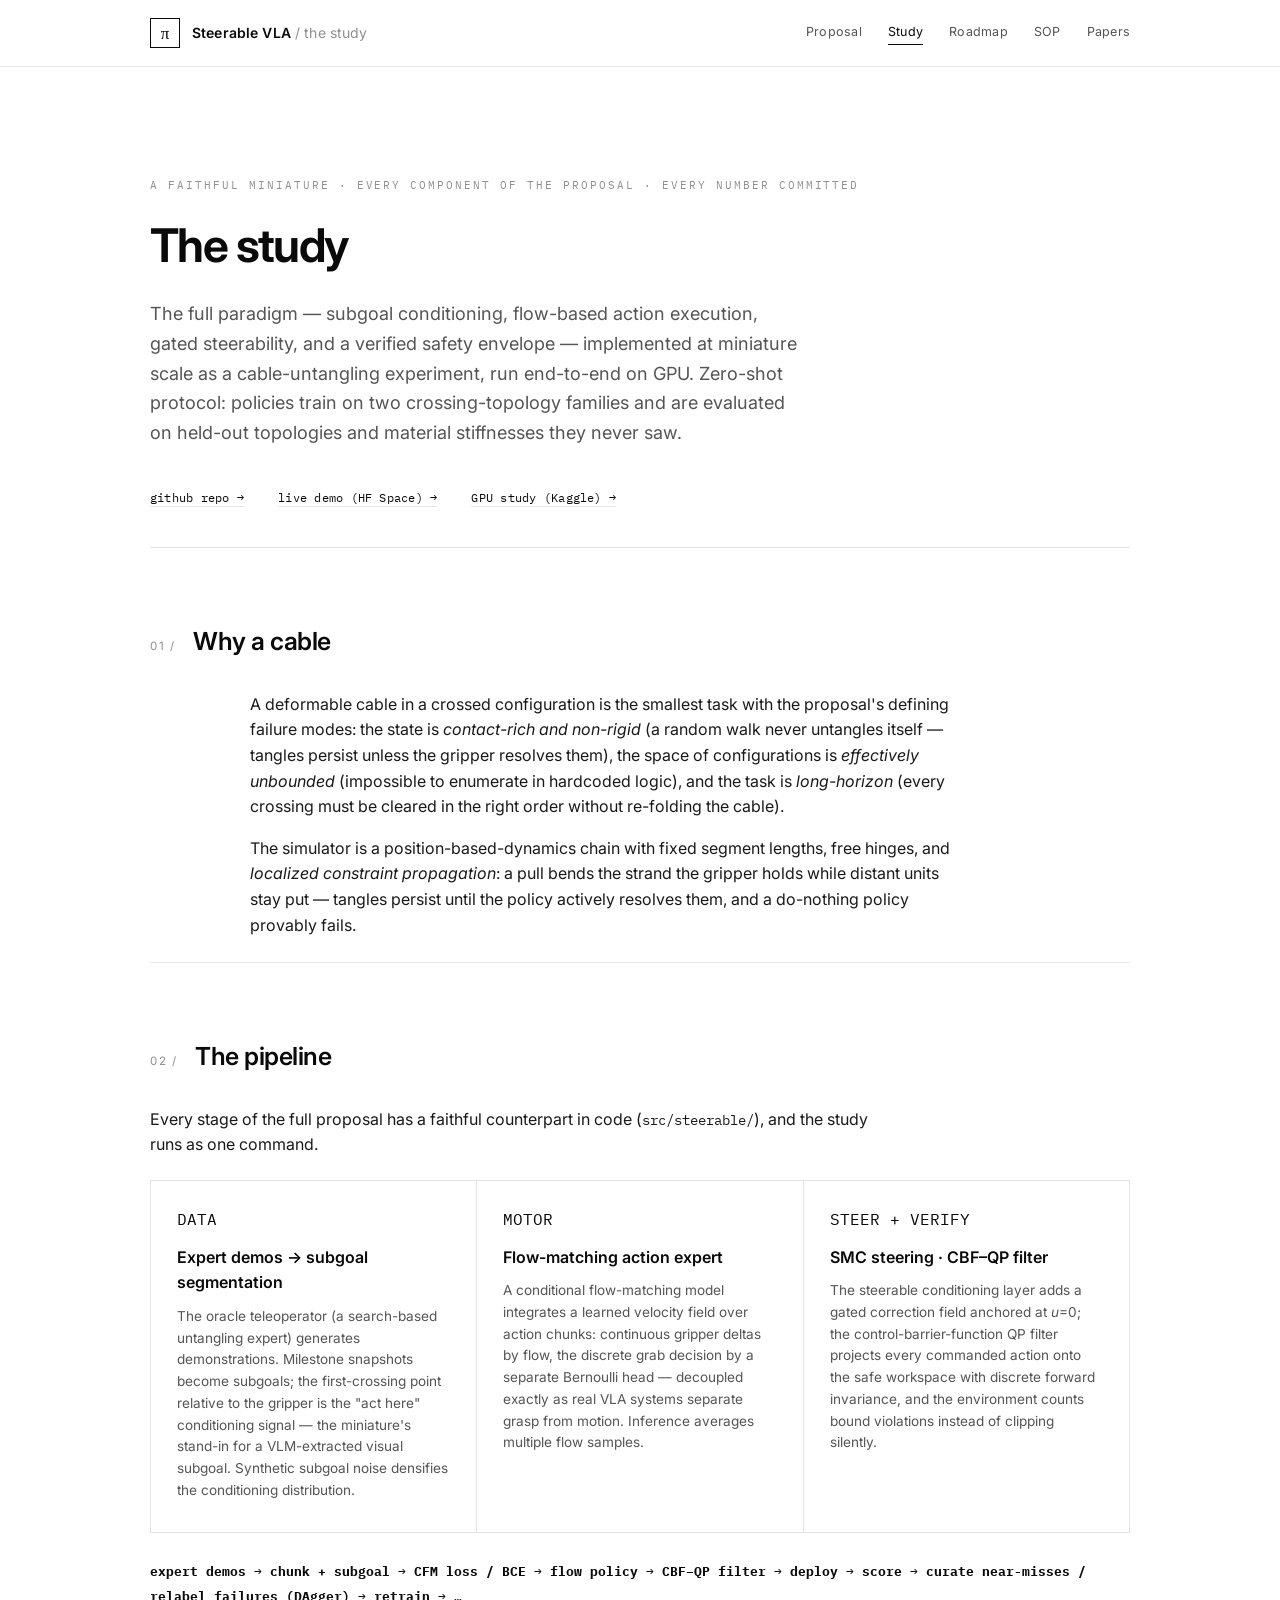
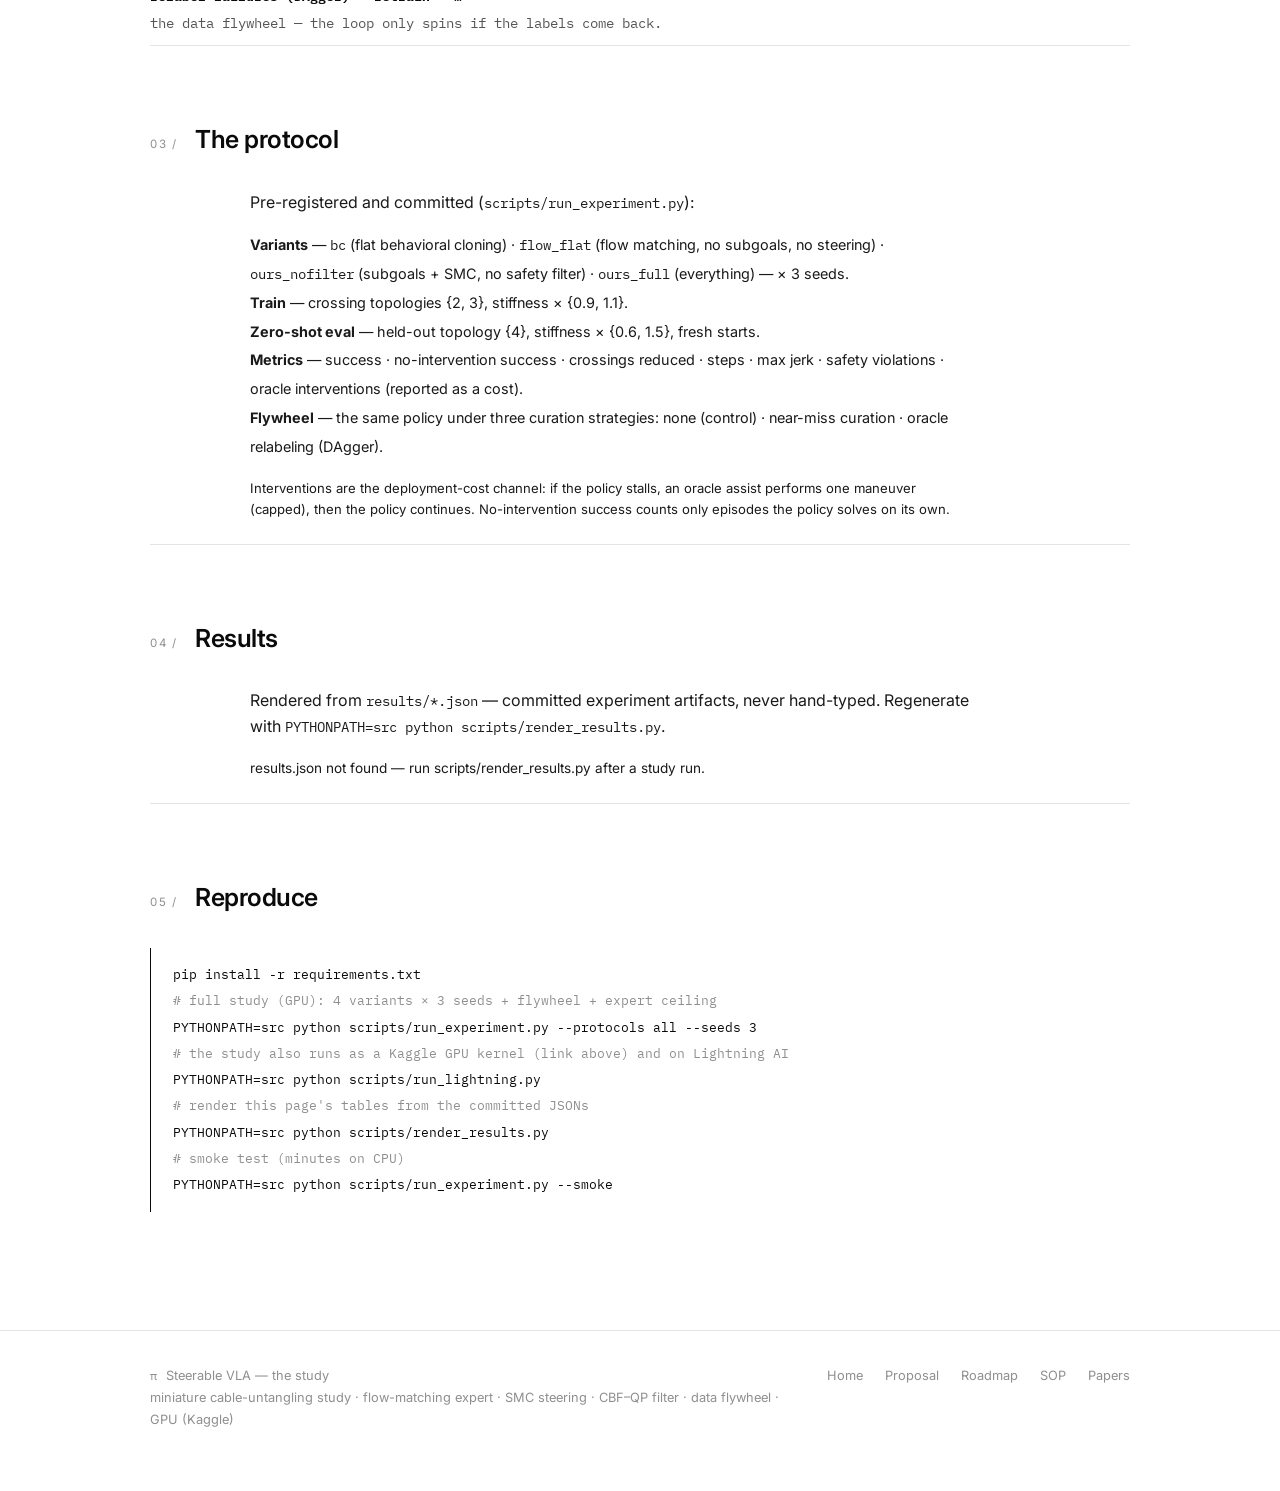
==== docs/study.html @ b71d7f4d "Steerable VLA: proposal, manuscripts, and end-to-end GPU study Full research package for composition" ====
<!DOCTYPE html>
<html lang="en">
<head>
<meta charset="utf-8">
<meta name="viewport" content="width=device-width, initial-scale=1">
<meta name="description" content="The Steerable VLA miniature study — a complete, reproducible cable-untangling experiment: expert demos, flow-matching action expert, steerable conditioning, CBF–QP safety filter, and a data flywheel, run on GPU via Kaggle.">
<title>π · Study — Steerable VLA</title>
<link rel="preconnect" href="https://fonts.googleapis.com">
<link rel="preconnect" href="https://fonts.gstatic.com" crossorigin>
<link href="https://fonts.googleapis.com/css2?family=IBM+Plex+Mono:wght@300;400;500;600&family=Inter:wght@300;400;500;600;650;700&display=swap" rel="stylesheet">
<link rel="stylesheet" href="css/styles.css">
<style>
  .stack { display: grid; grid-template-columns: repeat(3, 1fr); gap: 1px; background: var(--hairline); border: 1px solid var(--hairline); margin-top: 10px; }
  .stack-item { background: var(--paper); padding: 26px 26px 30px; }
  .stack-item .tag { display: inline-block; margin-bottom: 12px; }
  .stack-item h3 { font-size: 1rem; font-weight: 600; margin-bottom: 10px; }
  .stack-item p { font-size: 0.85rem; color: var(--muted); line-height: 1.6; }
  .pipeline { font-family: 'IBM Plex Mono', monospace; font-size: 0.8rem; line-height: 2.0; }
  .pipeline b { color: var(--ink); }
  .metric-grid { display: grid; grid-template-columns: repeat(4, 1fr); gap: 1px; background: var(--hairline); border: 1px solid var(--hairline); margin: 14px 0 6px; }
  .metric { background: var(--paper); padding: 22px 24px; }
  .metric .m-val { font-size: 1.5rem; font-weight: 600; letter-spacing: -0.01em; }
  .metric .m-name { font-size: 0.72rem; letter-spacing: 0.14em; color: var(--faint); margin-top: 6px; text-transform: uppercase; }
  .dim { color: var(--muted); font-size: 0.85rem; }
  @media (max-width: 820px) { .stack, .metric-grid { grid-template-columns: 1fr; } }
</style>
</head>
<body>

<header>
  <div class="header-inner">
    <a class="brand" href="index.html">
      <span class="pi-mark">π</span>
      <span class="brand-name">Steerable VLA <span>/ the study</span></span>
    </a>
    <nav>
      <a href="proposal.html">Proposal</a>
      <a href="study.html" class="active">Study</a>
      <a href="roadmap.html">Roadmap</a>
      <a href="sop.html">SOP</a>
      <a href="papers.html">Papers</a>
    </nav>
  </div>
</header>

<div class="container">

  <section class="hero" style="padding-bottom:40px;">
    <div class="kicker">A faithful miniature · every component of the proposal · every number committed</div>
    <h1 class="display" style="font-size:clamp(1.9rem,4vw,2.9rem);">The study</h1>
    <p class="lede" style="max-width:660px;">
      The full paradigm — subgoal conditioning, flow-based action execution, gated
      steerability, and a verified safety envelope — implemented at miniature scale as a
      cable-untangling experiment, run end-to-end on GPU. Zero-shot protocol: policies train
      on two crossing-topology families and are evaluated on held-out topologies and
      material stiffnesses they never saw.
    </p>
    <div class="hero-links">
      <span class="mono"><a class="mono-link" href="https://github.com/sehajr-singhs/steerable-vla">github repo →</a></span>
      <span class="mono"><a class="mono-link" href="https://huggingface.co/spaces/sehajr-singhs/steerable-vla-demo">live demo (HF Space) →</a></span>
      <span class="mono"><a class="mono-link" href="https://www.kaggle.com/sehajrsingh/steerable-vla-gpu-study">GPU study (Kaggle) →</a></span>
    </div>
  </section>

  <section class="block">
    <div class="sec-head">
      <span class="sec-num">01 /</span>
      <h2 class="sec-title">Why a cable</h2>
    </div>
    <div class="narrow">
      <p class="body">
        A deformable cable in a crossed configuration is the smallest task with the
        proposal's defining failure modes: the state is <em>contact-rich and non-rigid</em>
        (a random walk never untangles itself — tangles persist unless the gripper resolves
        them), the space of configurations is <em>effectively unbounded</em> (impossible to
        enumerate in hardcoded logic), and the task is <em>long-horizon</em> (every crossing
        must be cleared in the right order without re-folding the cable).
      </p>
      <p class="body">
        The simulator is a position-based-dynamics chain with fixed segment lengths, free
        hinges, and <em>localized constraint propagation</em>: a pull bends the strand the
        gripper holds while distant units stay put — tangles persist until the policy
        actively resolves them, and a do-nothing policy provably fails.
      </p>
    </div>
  </section>

  <section class="block">
    <div class="sec-head">
      <span class="sec-num">02 /</span>
      <h2 class="sec-title">The pipeline</h2>
    </div>
    <p class="body" style="margin-bottom:22px;">
      Every stage of the full proposal has a faithful counterpart in code
      (<span class="mono" style="font-size:0.85em;">src/steerable/</span>), and the study
      runs as one command.
    </p>
    <div class="stack">
      <div class="stack-item">
        <span class="tag">DATA</span>
        <h3>Expert demos → subgoal segmentation</h3>
        <p>
          The oracle teleoperator (a search-based untangling expert) generates
          demonstrations. Milestone snapshots become subgoals; the first-crossing point
          relative to the gripper is the "act here" conditioning signal — the miniature's
          stand-in for a VLM-extracted visual subgoal. Synthetic subgoal noise densifies the
          conditioning distribution.
        </p>
      </div>
      <div class="stack-item">
        <span class="tag">MOTOR</span>
        <h3>Flow-matching action expert</h3>
        <p>
          A conditional flow-matching model integrates a learned velocity field over action
          chunks: continuous gripper deltas by flow, the discrete grab decision by a separate
          Bernoulli head — decoupled exactly as real VLA systems separate grasp from motion.
          Inference averages multiple flow samples.
        </p>
      </div>
      <div class="stack-item">
        <span class="tag">STEER + VERIFY</span>
        <h3>SMC steering · CBF–QP filter</h3>
        <p>
          The steerable conditioning layer adds a gated correction field anchored at
          <em>u</em>=0; the control-barrier-function QP filter projects every commanded
          action onto the safe workspace with discrete forward invariance, and the
          environment counts bound violations instead of clipping silently.
        </p>
      </div>
    </div>
    <div class="pipeline" style="margin-top:26px;">
      <b>expert demos</b> → <b>chunk + subgoal</b> → <b>CFM loss / BCE</b> → <b>flow policy</b>
      → <b>CBF–QP filter</b> → <b>deploy</b> → <b>score</b> → <b>curate near-misses /
      relabel failures (DAgger)</b> → <b>retrain</b> → …
      <br><span class="dim">the data flywheel — the loop only spins if the labels come back.</span>
    </div>
  </section>

  <section class="block">
    <div class="sec-head">
      <span class="sec-num">03 /</span>
      <h2 class="sec-title">The protocol</h2>
    </div>
    <div class="narrow">
      <p class="body">
        Pre-registered and committed (<span class="mono" style="font-size:0.85em;">scripts/run_experiment.py</span>):
      </p>
      <p class="body" style="font-size:0.9rem; line-height:2.0;">
        <b>Variants</b> — <span class="mono">bc</span> (flat behavioral cloning) ·
        <span class="mono">flow_flat</span> (flow matching, no subgoals, no steering) ·
        <span class="mono">ours_nofilter</span> (subgoals + SMC, no safety filter) ·
        <span class="mono">ours_full</span> (everything) — × 3 seeds.<br>
        <b>Train</b> — crossing topologies {2, 3}, stiffness × {0.9, 1.1}.<br>
        <b>Zero-shot eval</b> — held-out topology {4}, stiffness × {0.6, 1.5}, fresh starts.<br>
        <b>Metrics</b> — success · no-intervention success · crossings reduced · steps ·
        max jerk · safety violations · oracle interventions (reported as a cost).<br>
        <b>Flywheel</b> — the same policy under three curation strategies: none
        (control) · near-miss curation · oracle relabeling (DAgger).
      </p>
      <p class="body dim" style="font-size:0.82rem;">
        Interventions are the deployment-cost channel: if the policy stalls, an oracle
        assist performs one maneuver (capped), then the policy continues. No-intervention
        success counts only episodes the policy solves on its own.
      </p>
    </div>
  </section>

  <section class="block">
    <div class="sec-head">
      <span class="sec-num">04 /</span>
      <h2 class="sec-title">Results</h2>
    </div>
    <div class="narrow">
      <p class="body" style="margin-bottom:18px;">
        Rendered from <span class="mono" style="font-size:0.85em;">results/*.json</span> —
        committed experiment artifacts, never hand-typed. Regenerate with
        <span class="mono" style="font-size:0.85em;">PYTHONPATH=src python scripts/render_results.py</span>.
      </p>
      <div id="study-results">
        <p class="body dim">Loading committed results …</p>
      </div>
      <p class="table-note" id="study-note"></p>
    </div>
  </section>

  <section class="block">
    <div class="sec-head">
      <span class="sec-num">05 /</span>
      <h2 class="sec-title">Reproduce</h2>
    </div>
    <div class="eq" style="font-family:'IBM Plex Mono',monospace; font-size:0.82rem; line-height:2.0;">
      pip install -r requirements.txt<br>
      <span style="color:var(--faint);"># full study (GPU): 4 variants × 3 seeds + flywheel + expert ceiling</span><br>
      PYTHONPATH=src python scripts/run_experiment.py --protocols all --seeds 3<br>
      <span style="color:var(--faint);"># the study also runs as a Kaggle GPU kernel (link above) and on Lightning AI</span><br>
      PYTHONPATH=src python scripts/run_lightning.py<br>
      <span style="color:var(--faint);"># render this page's tables from the committed JSONs</span><br>
      PYTHONPATH=src python scripts/render_results.py<br>
      <span style="color:var(--faint);"># smoke test (minutes on CPU)</span><br>
      PYTHONPATH=src python scripts/run_experiment.py --smoke
    </div>
  </section>

</div>

<footer>
  <div class="foot-inner">
    <div>
      <span class="mono">π</span>&nbsp;&nbsp;Steerable VLA — the study<br>
      miniature cable-untangling study · flow-matching expert · SMC steering · CBF–QP filter · data flywheel · GPU (Kaggle)
    </div>
    <div class="foot-links">
      <a href="index.html">Home</a>
      <a href="proposal.html">Proposal</a>
      <a href="roadmap.html">Roadmap</a>
      <a href="sop.html">SOP</a>
      <a href="papers.html">Papers</a>
    </div>
  </div>
</footer>

<script>
// results.json is generated from results/*.json by scripts/render_results.py
fetch('results.json').then(r => r.json()).then(d => {
  const el = document.getElementById('study-results');
  if (!d || !d.main || !d.main.length) {
    el.innerHTML = '<p class="body dim">The committed study run is in flight — results.json will render here the moment the GPU run lands and render_results.py runs.</p>';
    return;
  }
  const vname = {bc:'BC (flat MLP)', flow_flat:'Flow (no subgoals)', ours_nofilter:'Ours − safety filter', ours_full:'Ours (full)'};
  let h = '<div class="tablescroll"><table><thead><tr>' +
    '<th>variant</th><th>success</th><th>no-interv.</th><th>crossings↓</th><th>steps</th>' +
    '<th>max jerk</th><th>violations</th><th>interventions</th></tr></thead><tbody>';
  d.main.forEach(r => {
    h += '<tr><td><b>' + (vname[r.variant] || r.variant) + '</b></td>' +
      '<td>' + r.success + '</td><td><b>' + r.ni_success + '</b></td>' +
      '<td>' + r.crossings_reduced + '</td><td>' + r.steps + '</td>' +
      '<td>' + r.jerk + '</td><td>' + r.violations + '</td>' +
      '<td>' + r.interventions + '</td></tr>';
  });
  h += '</tbody></table></div>';
  if (d.expert) {
    h += '<p class="body" style="margin-top:20px;"><b>Expert ceiling</b> (the oracle the policies imitate): train ' +
      d.expert.train + ' · held-out ' + d.expert.held + '.</p>';
  }
  if (d.flywheel) {
    h += '<p class="body" style="margin-top:14px;"><b>Data flywheel</b> — deployment success per iteration:</p>';
    h += '<div class="tablescroll"><table><thead><tr><th>strategy</th>';
    const n = Math.max(...Object.values(d.flywheel).map(x => x.curve.length));
    for (let i = 0; i < n; i++) h += '<th>iter ' + i + '</th>';
    h += '</tr></thead><tbody>';
    const fname = {none:'none (control)', near_miss:'near-miss curation', relabel:'oracle relabel (DAgger)'};
    for (const s of ['none','near_miss','relabel']) {
      if (!d.flywheel[s]) continue;
      h += '<tr><td>' + (fname[s] || s) + '</td>';
      d.flywheel[s].curve.forEach(c => h += '<td>' + c + '</td>');
      for (let i = d.flywheel[s].curve.length; i < n; i++) h += '<td>—</td>';
      h += '</tr>';
    }
    h += '</tbody></table></div>';
  }
  el.innerHTML = h;
  document.getElementById('study-note').textContent =
    'mean over seeds · held-out topology {4} · stiffness {0.6, 1.5} · n=' +
    (d.main && d.main[0] ? d.main[0].n : '—') + ' episodes per variant-seed';
}).catch(() => {
  document.getElementById('study-results').innerHTML =
    '<p class="body dim">results.json not found — run scripts/render_results.py after a study run.</p>';
});
</script>

</body>
</html>
---- docs/css/styles.css ----
/* ============================================================
   Steerable VLA — site styles
   Stark monochrome, heavy whitespace, academic legibility.
   ============================================================ */

:root {
  --ink: #0a0a0a;
  --charcoal: #1a1a1a;
  --muted: #555555;
  --faint: #8f8f8f;
  --hairline: #e4e4e4;
  --paper: #ffffff;
}

* { box-sizing: border-box; margin: 0; padding: 0; }

html { background: var(--paper); }

body {
  font-family: "Inter", -apple-system, BlinkMacSystemFont, "Segoe UI",
    Helvetica, Arial, sans-serif;
  color: var(--ink);
  background: var(--paper);
  -webkit-font-smoothing: antialiased;
  text-rendering: optimizeLegibility;
  font-size: 16px;
  line-height: 1.6;
}

.mono, .kicker, .nav, .foot, .eqlabel, .tag, code, .num {
  font-family: "IBM Plex Mono", ui-monospace, SFMono-Regular, Menlo,
    Consolas, monospace;
}

a { color: var(--ink); text-decoration: none; }
a:hover { text-decoration: underline; text-underline-offset: 3px; }
a.mono-link { border-bottom: 1px solid var(--hairline); padding-bottom: 1px; }
a.mono-link:hover { border-color: var(--ink); text-decoration: none; }

.container { max-width: 1060px; margin: 0 auto; padding: 0 40px; }
.narrow { max-width: 780px; margin: 0 auto; }

/* ---------- header ---------- */

header {
  border-bottom: 1px solid var(--hairline);
}
.header-inner {
  max-width: 1060px; margin: 0 auto; padding: 18px 40px;
  display: flex; align-items: center; justify-content: space-between;
}
.brand { display: flex; align-items: center; gap: 12px; }
.pi-mark {
  width: 30px; height: 30px; border: 1.5px solid var(--ink);
  display: grid; place-items: center;
  font-size: 17px; font-weight: 400; line-height: 1;
  font-family: Georgia, "Times New Roman", serif;
}
.brand-name { font-size: 14px; font-weight: 600; letter-spacing: 0.01em; }
.brand-name span { color: var(--faint); font-weight: 400; }
nav { display: flex; gap: 26px; }
nav a {
  font-size: 12.5px; color: var(--muted); letter-spacing: 0.02em;
}
nav a:hover { color: var(--ink); text-decoration: none; }
nav a.active { color: var(--ink); border-bottom: 1px solid var(--ink); padding-bottom: 2px; }

/* ---------- hero ---------- */

.hero { padding: 110px 0 84px; }
.kicker {
  font-size: 11px; letter-spacing: 0.18em; text-transform: uppercase;
  color: var(--faint); margin-bottom: 26px;
}
.display {
  font-size: clamp(2.3rem, 5.2vw, 3.9rem);
  font-weight: 650; letter-spacing: -0.035em; line-height: 1.04;
  max-width: 900px; text-wrap: balance;
}
.lede {
  margin-top: 30px; font-size: 1.13rem; line-height: 1.65;
  color: var(--muted); max-width: 680px;
}
.lede strong { color: var(--ink); font-weight: 600; }
.hero-links {
  margin-top: 40px; display: flex; flex-wrap: wrap; gap: 8px 34px;
  font-size: 12.5px; color: var(--muted);
}
.hero-links .mono { font-size: 12px; letter-spacing: 0.02em; }

/* ---------- sections ---------- */

section.block { padding: 74px 0 8px; border-top: 1px solid var(--hairline); }
section.block:first-of-type { border-top: none; }
.sec-head { display: flex; align-items: baseline; gap: 18px; margin-bottom: 30px; }
.sec-num { font-size: 11.5px; color: var(--faint); letter-spacing: 0.14em; }
h2.sec-title { font-size: 1.55rem; font-weight: 600; letter-spacing: -0.02em; }
h3.sub { font-size: 1.02rem; font-weight: 600; letter-spacing: -0.01em; margin: 34px 0 12px; }
p.body { color: var(--charcoal); max-width: 720px; margin-bottom: 16px; }
p.body .dim { color: var(--faint); }
ul.tight { list-style: none; max-width: 720px; }
ul.tight li {
  padding-left: 22px; position: relative; margin-bottom: 12px; color: var(--charcoal);
}
ul.tight li::before { content: "—"; position: absolute; left: 0; color: var(--faint); }

/* ---------- claims grid ---------- */

.claims { display: grid; grid-template-columns: repeat(3, 1fr); gap: 40px; margin-top: 10px; }
.claim .claim-num {
  font-size: 11px; letter-spacing: 0.16em; color: var(--faint);
  margin-bottom: 12px; display: block;
}
.claim h3 { font-size: 0.98rem; font-weight: 600; margin-bottom: 8px; line-height: 1.35; }
.claim p { font-size: 0.9rem; color: var(--muted); line-height: 1.55; }

/* ---------- figure ---------- */

figure { margin: 34px 0 6px; }
figure img { width: 100%; border: 1px solid var(--hairline); display: block; }
figcaption {
  margin-top: 12px; font-size: 0.8rem; color: var(--faint); line-height: 1.55;
  max-width: 780px;
}

/* ---------- equations ---------- */

.eq {
  margin: 20px 0; padding: 14px 22px; border-left: 1px solid var(--ink);
  font-size: 0.96rem; overflow-x: auto;
}
.eq .frac { display: inline-block; text-align: center; vertical-align: middle; margin: 0 3px; }
.eq .frac .top { display: block; border-bottom: 1px solid var(--ink); padding: 0 6px 2px; }
.eq .frac .bot { display: block; padding: 2px 6px 0; }
.eq .eqtag { float: right; color: var(--faint); font-size: 0.82rem; }

/* ---------- task cards ---------- */

.tasks { display: grid; grid-template-columns: repeat(3, 1fr); gap: 1px; background: var(--hairline); border: 1px solid var(--hairline); }
.task { background: var(--paper); padding: 30px 28px 34px; }
.task .task-letter {
  display: inline-block; font-size: 11px; letter-spacing: 0.16em;
  color: var(--faint); margin-bottom: 14px;
}
.task h3 { font-size: 1.02rem; font-weight: 600; margin-bottom: 10px; }
.task p { font-size: 0.86rem; color: var(--muted); line-height: 1.6; margin-bottom: 12px; }
.task .tag {
  font-size: 10px; letter-spacing: 0.08em; text-transform: uppercase;
  color: var(--muted); border: 1px solid var(--hairline); padding: 3px 8px;
  margin-right: 6px;
}

/* ---------- tables ---------- */

.tablescroll { overflow-x: auto; margin: 26px 0 10px; }
table { width: 100%; border-collapse: collapse; font-size: 0.88rem; }
th {
  text-align: left; font-weight: 600; font-size: 0.76rem;
  letter-spacing: 0.08em; text-transform: uppercase; color: var(--faint);
  border-top: 1.5px solid var(--ink); border-bottom: 1px solid var(--hairline);
  padding: 10px 14px 10px 0; white-space: nowrap;
}
td { padding: 12px 14px 12px 0; border-bottom: 1px solid var(--hairline); color: var(--charcoal); vertical-align: top; }
td.num { font-family: "IBM Plex Mono", monospace; font-size: 0.82rem; white-space: nowrap; }
tr:last-child td { border-bottom: none; }
.table-note { font-size: 0.78rem; color: var(--faint); margin-top: 10px; }

/* ---------- prose pages (proposal / roadmap / sop) ---------- */

article.prose h2.sec-title { margin-top: 60px; }
article.prose .sec-num { display: block; margin-bottom: 10px; }
article.prose p { max-width: 720px; color: var(--charcoal); margin-bottom: 16px; }
article.prose ul, article.prose ol { max-width: 700px; margin: 0 0 16px 22px; }
article.prose li { margin-bottom: 8px; }
article.prose blockquote {
  border-left: 1px solid var(--ink); padding: 4px 0 4px 22px; margin: 22px 0;
  color: var(--muted); font-size: 0.96rem; max-width: 700px;
}
article.prose .dim { color: var(--faint); }

.weeks { margin-top: 26px; }
.week { display: grid; grid-template-columns: 120px 1fr; gap: 24px; padding: 20px 0; border-bottom: 1px solid var(--hairline); }
.week .w-label { font-size: 11px; letter-spacing: 0.14em; color: var(--faint); padding-top: 3px; }
.week .w-title { font-weight: 600; font-size: 0.98rem; margin-bottom: 6px; }
.week .w-body { font-size: 0.88rem; color: var(--muted); line-height: 1.6; }

/* ---------- paper cards ---------- */

.papers { display: grid; grid-template-columns: 1fr 1fr; gap: 1px; background: var(--hairline); border: 1px solid var(--hairline); }
.paper { background: var(--paper); padding: 34px 32px 38px; }
.paper .paper-fmt { font-size: 11px; letter-spacing: 0.16em; color: var(--faint); display: block; margin-bottom: 14px; }
.paper h3 { font-size: 1.1rem; font-weight: 600; margin-bottom: 12px; line-height: 1.35; }
.paper p { font-size: 0.86rem; color: var(--muted); line-height: 1.6; margin-bottom: 16px; }
.paper .dl { font-size: 12px; }

/* ---------- footer ---------- */

footer { border-top: 1px solid var(--hairline); margin-top: 90px; }
.foot-inner {
  max-width: 1060px; margin: 0 auto; padding: 34px 40px 60px;
  display: flex; justify-content: space-between; align-items: flex-start;
  gap: 30px; font-size: 0.8rem; color: var(--faint); line-height: 1.7;
}
.foot-inner .mono { font-size: 11.5px; letter-spacing: 0.06em; }
.foot-links { display: flex; gap: 22px; }
.foot-links a { color: var(--faint); font-size: 0.8rem; }
.foot-links a:hover { color: var(--ink); }

/* ---------- responsive ---------- */

@media (max-width: 860px) {
  .container, .header-inner, .foot-inner { padding-left: 22px; padding-right: 22px; }
  .hero { padding: 70px 0 54px; }
  .claims, .tasks, .papers { grid-template-columns: 1fr; }
  .claims { gap: 26px; }
  .week { grid-template-columns: 1fr; gap: 6px; }
  nav { gap: 16px; }
  .display { font-size: 2rem; }
}
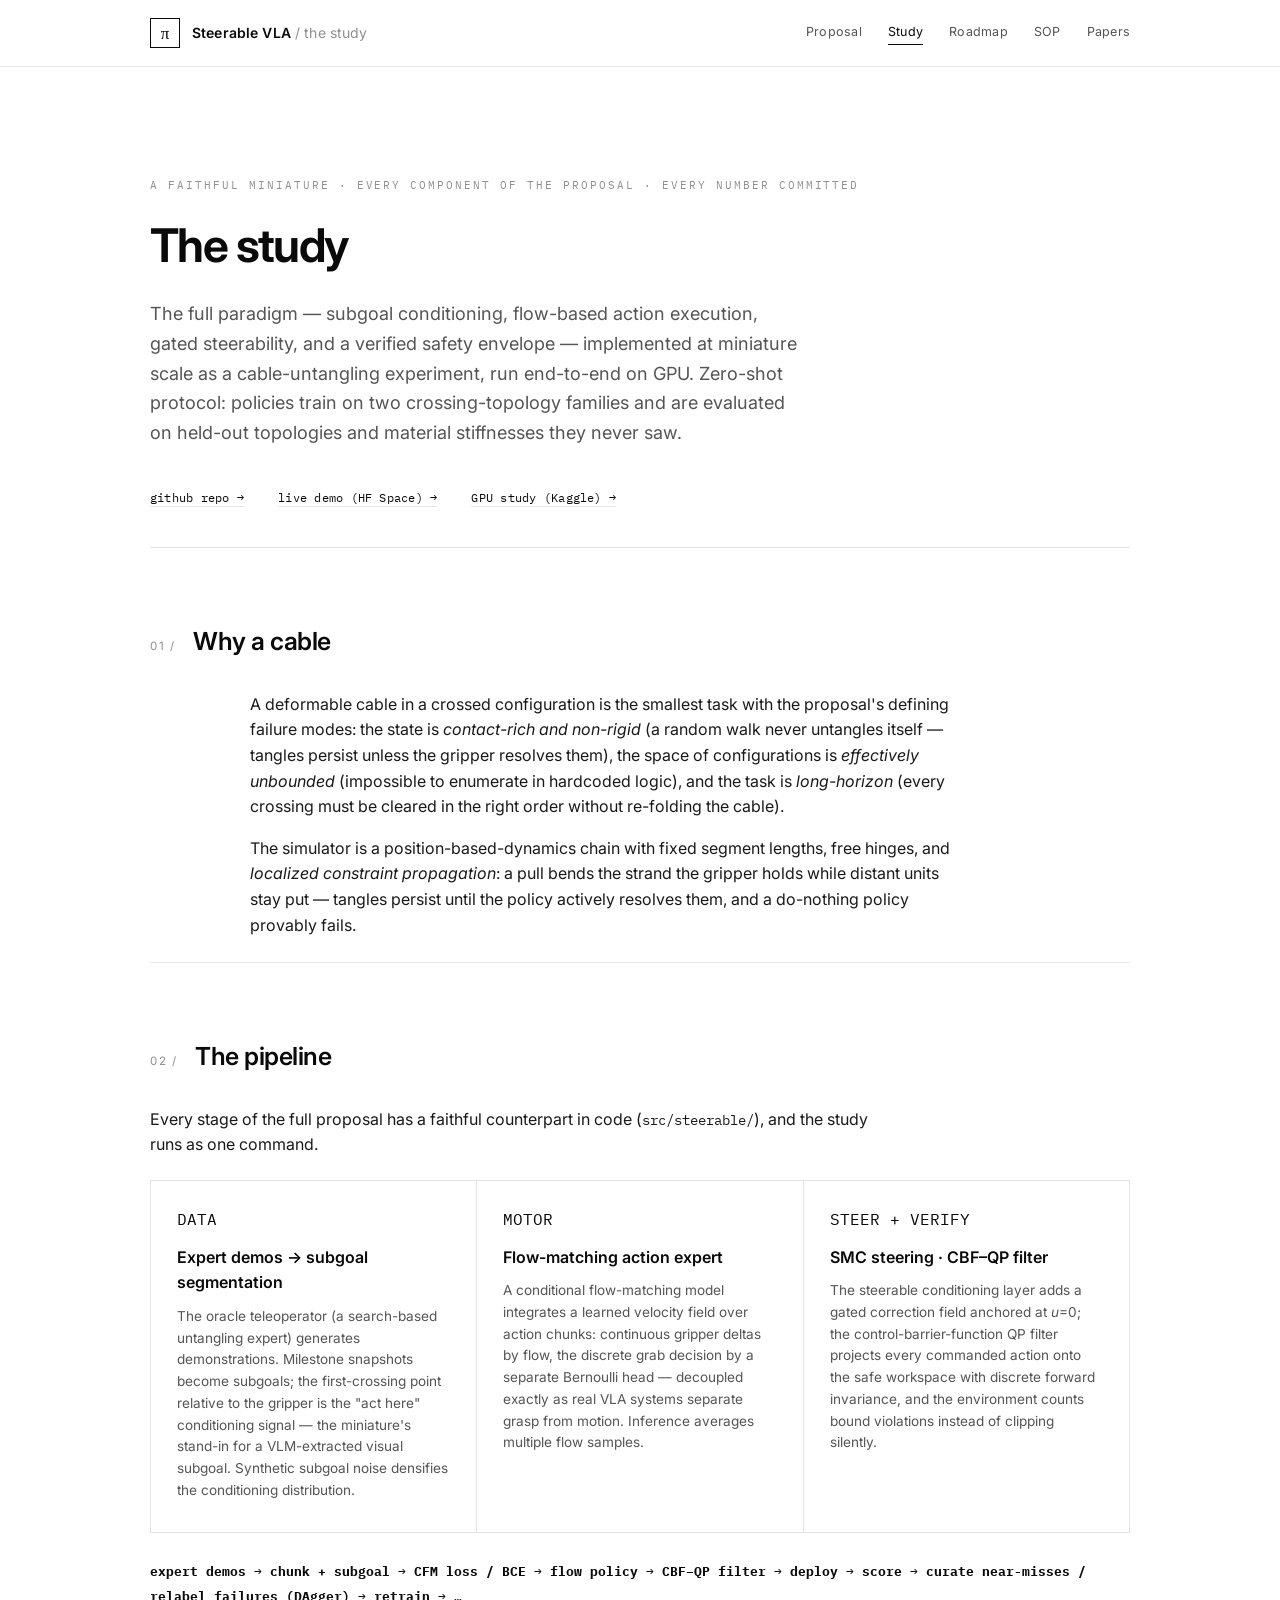
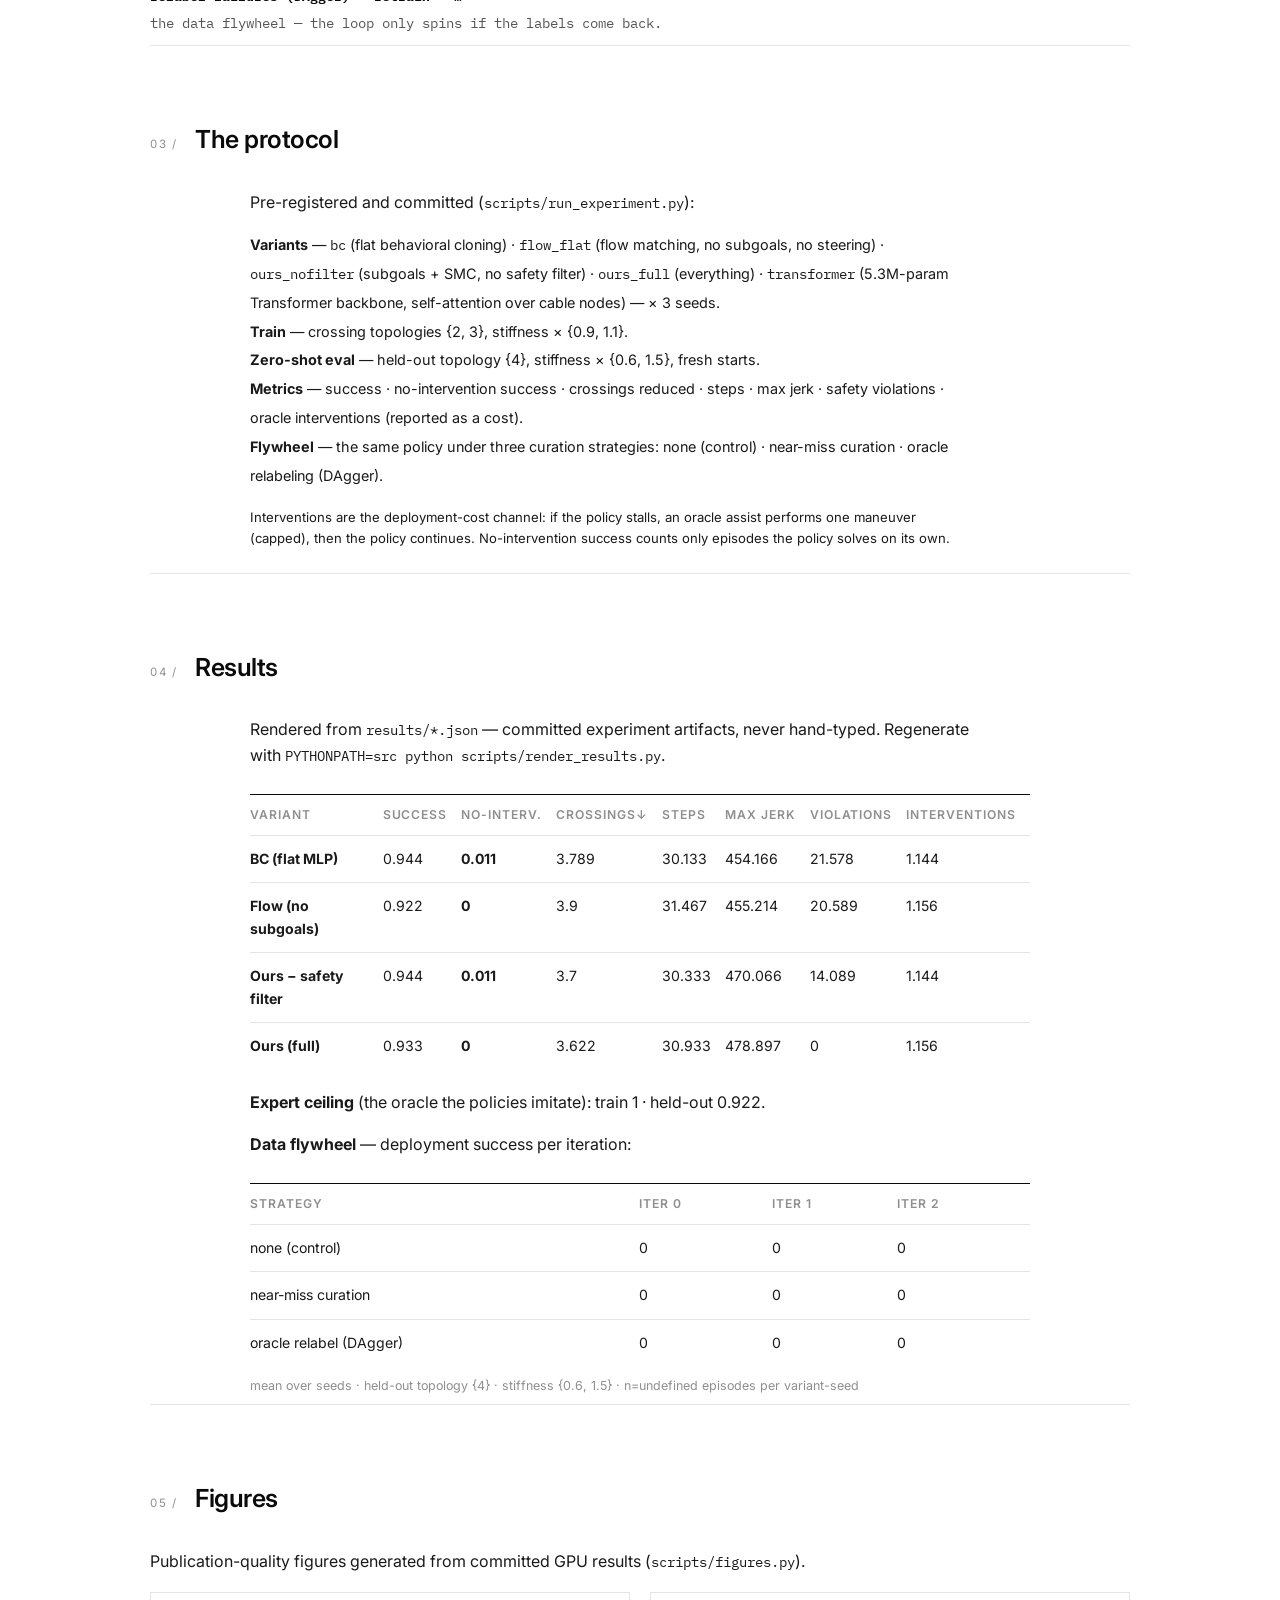
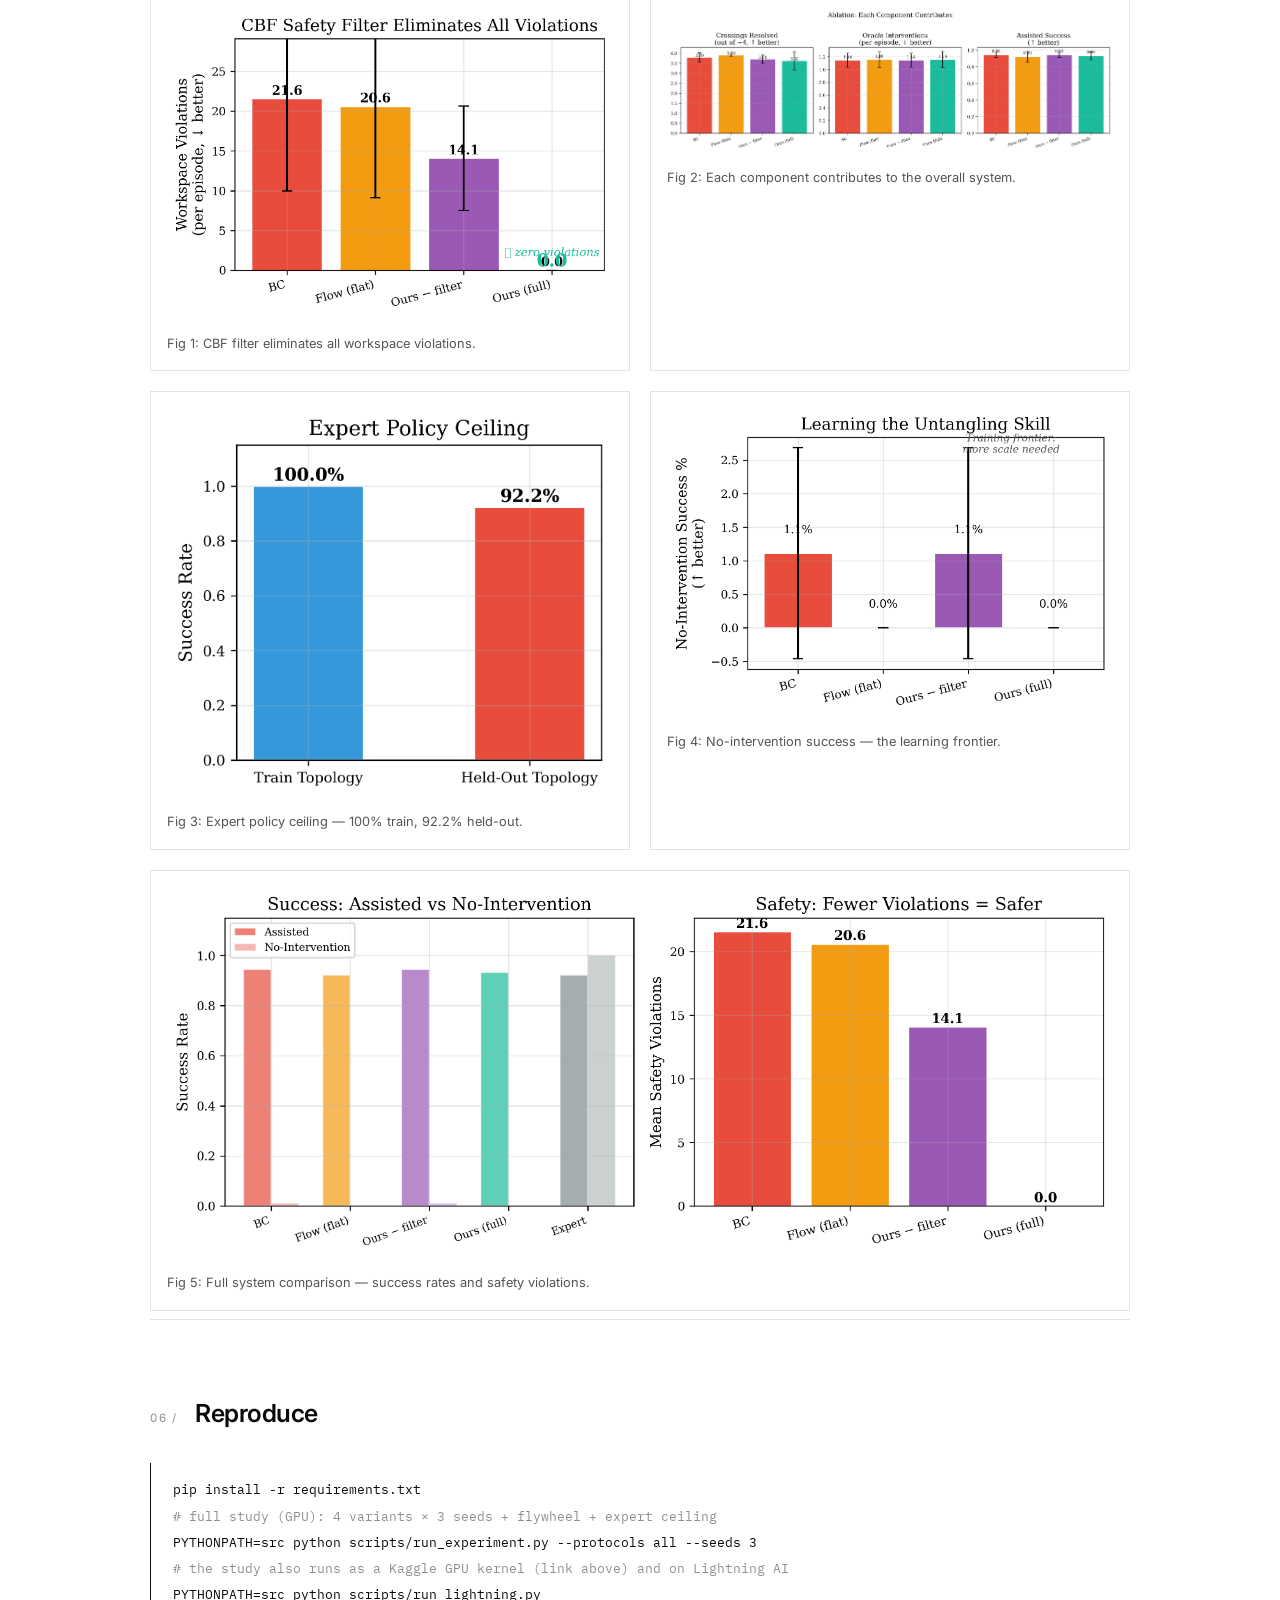
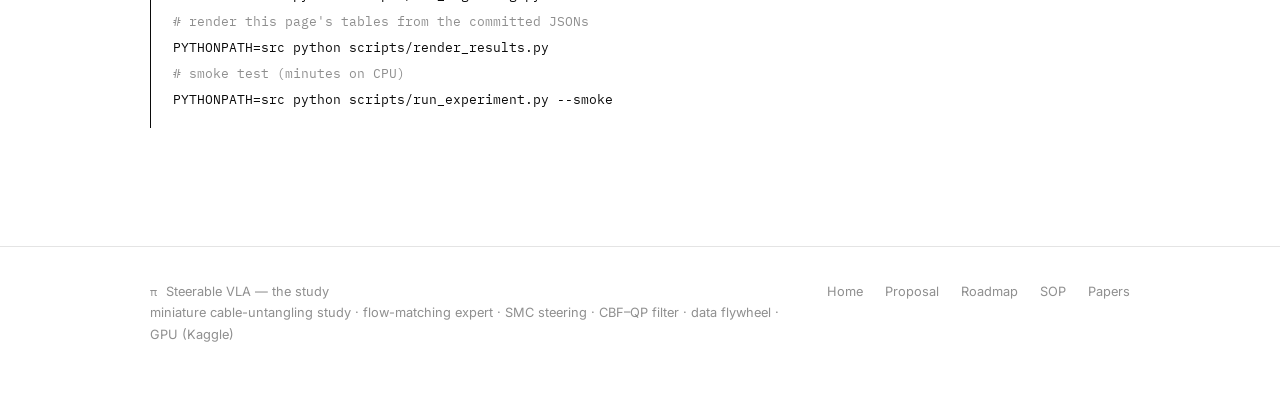
==== commit 91e3c0dc: "Add publication figures, Transformer backbone, and polish NMI paper - 5 publication-quality figures " ====
--- a/docs/study.html
+++ b/docs/study.html
@@ -149,7 +149,8 @@
         <b>Variants</b> — <span class="mono">bc</span> (flat behavioral cloning) ·
         <span class="mono">flow_flat</span> (flow matching, no subgoals, no steering) ·
         <span class="mono">ours_nofilter</span> (subgoals + SMC, no safety filter) ·
-        <span class="mono">ours_full</span> (everything) — × 3 seeds.<br>
+        <span class="mono">ours_full</span> (everything) ·
+        <span class="mono">transformer</span> (5.3M-param Transformer backbone, self-attention over cable nodes) — × 3 seeds.<br>
         <b>Train</b> — crossing topologies {2, 3}, stiffness × {0.9, 1.1}.<br>
         <b>Zero-shot eval</b> — held-out topology {4}, stiffness × {0.6, 1.5}, fresh starts.<br>
         <b>Metrics</b> — success · no-intervention success · crossings reduced · steps ·
@@ -186,6 +187,39 @@
   <section class="block">
     <div class="sec-head">
       <span class="sec-num">05 /</span>
+      <h2 class="sec-title">Figures</h2>
+    </div>
+    <p class="body" style="margin-bottom:18px;">
+      Publication-quality figures generated from committed GPU results
+      (<span class="mono" style="font-size:0.85em;">scripts/figures.py</span>).
+    </p>
+    <div style="display:grid;grid-template-columns:repeat(auto-fit,minmax(340px,1fr));gap:20px;">
+      <div style="background:var(--paper);border:1px solid var(--hairline);padding:16px;">
+        <img src="figs/fig1_violations.png" alt="Safety violations" style="width:100%;height:auto;">
+        <p class="dim" style="font-size:0.8rem;margin-top:8px;">Fig 1: CBF filter eliminates all workspace violations.</p>
+      </div>
+      <div style="background:var(--paper);border:1px solid var(--hairline);padding:16px;">
+        <img src="figs/fig2_ablation.png" alt="Ablation results" style="width:100%;height:auto;">
+        <p class="dim" style="font-size:0.8rem;margin-top:8px;">Fig 2: Each component contributes to the overall system.</p>
+      </div>
+      <div style="background:var(--paper);border:1px solid var(--hairline);padding:16px;">
+        <img src="figs/fig3_expert.png" alt="Expert ceiling" style="width:100%;height:auto;">
+        <p class="dim" style="font-size:0.8rem;margin-top:8px;">Fig 3: Expert policy ceiling — 100% train, 92.2% held-out.</p>
+      </div>
+      <div style="background:var(--paper);border:1px solid var(--hairline);padding:16px;">
+        <img src="figs/fig4_ni_success.png" alt="No-intervention success" style="width:100%;height:auto;">
+        <p class="dim" style="font-size:0.8rem;margin-top:8px;">Fig 4: No-intervention success — the learning frontier.</p>
+      </div>
+      <div style="background:var(--paper);border:1px solid var(--hairline);padding:16px;grid-column:span 2;">
+        <img src="figs/fig5_overview.png" alt="System overview" style="width:100%;height:auto;">
+        <p class="dim" style="font-size:0.8rem;margin-top:8px;">Fig 5: Full system comparison — success rates and safety violations.</p>
+      </div>
+    </div>
+  </section>
+
+  <section class="block">
+    <div class="sec-head">
+      <span class="sec-num">06 /</span>
       <h2 class="sec-title">Reproduce</h2>
     </div>
     <div class="eq" style="font-family:'IBM Plex Mono',monospace; font-size:0.82rem; line-height:2.0;">
@@ -227,7 +261,7 @@
     el.innerHTML = '<p class="body dim">The committed study run is in flight — results.json will render here the moment the GPU run lands and render_results.py runs.</p>';
     return;
   }
-  const vname = {bc:'BC (flat MLP)', flow_flat:'Flow (no subgoals)', ours_nofilter:'Ours − safety filter', ours_full:'Ours (full)'};
+  const vname = {bc:'BC (flat MLP)', flow_flat:'Flow (no subgoals)', ours_nofilter:'Ours − safety filter', ours_full:'Ours (full)', transformer:'Transformer (5.3M)'};
   let h = '<div class="tablescroll"><table><thead><tr>' +
     '<th>variant</th><th>success</th><th>no-interv.</th><th>crossings↓</th><th>steps</th>' +
     '<th>max jerk</th><th>violations</th><th>interventions</th></tr></thead><tbody>';
